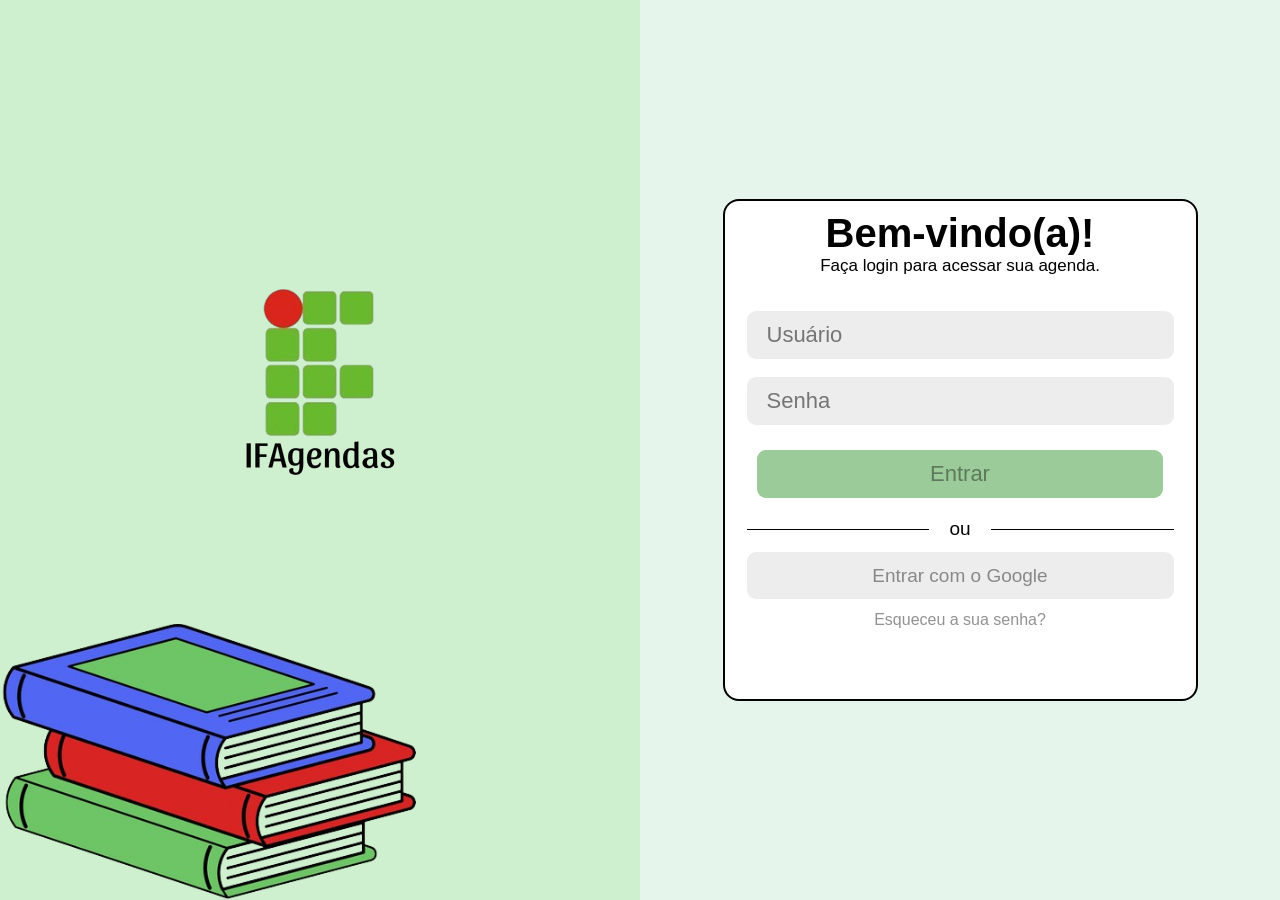
==== index.html @ 30a9ea05 "ok" ====
<!DOCTYPE html>
<html lang="pt-BR">

<head>
    <meta charset="UTF-8">
    <meta name="viewport" content="width=device-width, initial-scale=1.0">

    <title>ifAgendas - Login</title>

    <link rel="stylesheet" href="css/style.css">
</head>

<body>

    <main class="pagina-login">

        <!-- LADO ESQUERDO -->
        <section class="lado-esquerdo">

            <div class="logo">
                 <img src="img/ifsp.png" alt="ifsp" class="ifsp">
                

            </div>

            <img src="img/livros.png" alt="Livros" class="livros">

        </section>


        <!-- LADO DIREITO -->
        <section class="lado-direito">

            <div class="cartao-login">

                <h2>Bem-vindo(a)!</h2>

                <p>Faça login para acessar sua agenda.</p>

                <form id="formLogin">

                    <input
                        type="text"
                        id="usuario"
                        placeholder="Usuário"
                    >

                    <input
                        type="password"
                        id="senha"
                        placeholder="Senha"
                    >

                    <button type="submit">
                        Entrar
                    </button>

                </form>

                <div class="separador">
                    <span></span>
                    <p>ou</p>
                    <span></span>
                </div>

                <button type="button" id="entrarGoogle">
                    Entrar com o Google
                </button>

                <button type="button" id="esqueceuSenha">
                    Esqueceu a sua senha?
                </button>

                <p id="mensagemLogin"></p>

            </div>

        </section>

    </main>

    <script src="js/script.js"></script>

</body>
</html>
---- css/style.css ----
/* CONFIGURAÇÕES GERAIS */

* {
    margin: 0;
    padding: 0;
    box-sizing: border-box;
}

body {
    font-family: Arial, sans-serif;
    min-height: 100vh;
}

/* DIVISÃO DA PÁGINA */

.pagina-login {
    display: flex;
    min-height: 100vh;
}

/* LADO ESQUERDO */

.lado-esquerdo {
    width: 50%;
    min-height: 100vh;
    background-color: #cef0ce;
    display: flex;
    justify-content: center;
    align-items: center;
    position: relative;
}

/* LOGO */

.logo {
    position: absolute;
    top: 32%;
    text-align: center;
}

.logo h1 {
    font-family: Georgia, serif;
    font-size: 36px;
    color: black;
}

/* IMAGEM DOS LIVROS */

.livros {
    position: absolute;
    width: 65%;
    max-width: 470px;
    bottom: 0;
    left: 0;
}

/* LADO DIREITO */

.lado-direito {
    width: 50%;
    min-height: 100vh;
    background-color: #e5f5eb;
    display: flex;
    justify-content: center;
    align-items: center;
    padding: 25px;
}

/* CAIXA DE LOGIN */

.cartao-login {
    width: 100%;
    max-width: 475px;
    background-color: white;
    border: 2px solid black;
    border-radius: 16px;
    padding: 10px 22px 35px;
    text-align: center;
}

/* TÍTULO */

.cartao-login h2 {
    font-size: 40px;
    margin-bottom: 0;
    color: black;
}

/* SUBTÍTULO */

.cartao-login p {
    font-size: 17px;
    margin-bottom: 35px;
}

/* CAMPOS DE USUÁRIO E SENHA */

#formLogin input {
    width: 100%;
    height: 48px;
    margin-bottom: 18px;
    padding: 10px 20px;
    border: none;
    border-radius: 9px;
    background-color: #ededed;
    font-size: 22px;
    outline: none;
}

#formLogin input:focus {
    border: 1px solid #91c990;
}

/* BOTÃO ENTRAR */

#formLogin button {
    width: 95%;
    height: 48px;
    margin-top: 7px;
    border: none;
    border-radius: 9px;
    background-color: #9acb98;
    color: #5e795d;
    font-size: 22px;
    cursor: pointer;
}

#formLogin button:hover {
    background-color: #85b982;
}

/* DIVISÃO OU */

.separador {
    display: flex;
    align-items: center;
    gap: 20px;
    margin: 20px 0 12px;
}

.separador span {
    flex: 1;
    height: 1px;
    background-color: black;
}

.separador p {
    margin: 0;
    font-size: 19px;
}

/* BOTÃO GOOGLE */

#entrarGoogle {
    width: 100%;
    height: 47px;
    border: none;
    border-radius: 9px;
    background-color: #ededed;
    color: #888;
    font-size: 19px;
    cursor: pointer;
}

#entrarGoogle:hover {
    background-color: #dedede;
}

/* ESQUECEU A SENHA */

#esqueceuSenha {
    margin-top: 12px;
    border: none;
    background: none;
    color: #929292;
    font-size: 16px;
    cursor: pointer;
}

#esqueceuSenha:hover {
    text-decoration: underline;
}

/* MENSAGEM DO LOGIN */

#mensagemLogin {
    margin-top: 12px;
    font-size: 14px;
}

/* RESPONSIVIDADE */

@media (max-width: 800px) {

    .pagina-login {
        flex-direction: column;
    }

    .lado-esquerdo {
        width: 100%;
        min-height: 250px;
    }

    .lado-direito {
        width: 100%;
        min-height: 550px;
    }

    .logo {
        top: 25%;
    }

    .livros {
        width: 35%;
    }

    .cartao-login h2 {
        font-size: 30px;
    }
}
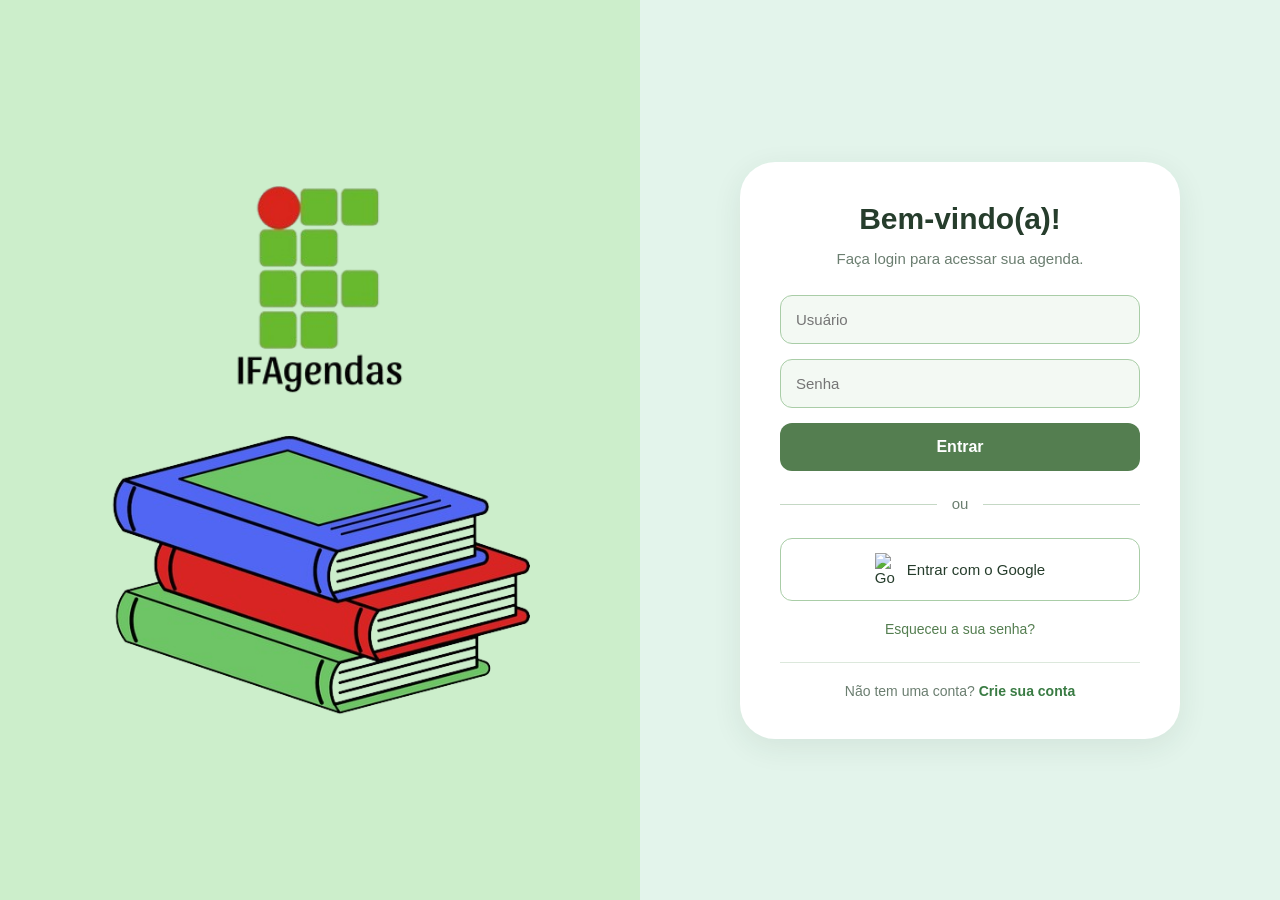
==== commit 1d4bcae6: "Update index.html" ====
--- a/index.html
+++ b/index.html
@@ -6,9 +6,317 @@
     <meta charset="UTF-8">
     <meta name="viewport" content="width=device-width, initial-scale=1.0">
 
-    <title>ifAgendas - Login</title>
-
-    <link rel="stylesheet" href="css/style.css">
+    <title>IFAgendas - Login</title>
+
+    <style>
+
+        /* CONFIGURAÇÕES GERAIS */
+
+        * {
+            margin: 0;
+            padding: 0;
+            box-sizing: border-box;
+        }
+
+        body {
+            font-family: Arial, sans-serif;
+            background-color: #e3f4eb;
+            color: #263d2c;
+        }
+
+        .pagina-login {
+            display: flex;
+            min-height: 100vh;
+        }
+
+        /* LADO ESQUERDO */
+
+        .lado-esquerdo {
+            width: 50%;
+            background-color: #cceecb;
+            display: flex;
+            flex-direction: column;
+            align-items: center;
+            justify-content: center;
+            padding: 40px;
+        }
+
+        .logo {
+            margin-bottom: 30px;
+        }
+
+        .ifsp {
+            width: 200px;
+            max-width: 100%;
+        }
+
+        .livros {
+            width: 420px;
+            max-width: 90%;
+        }
+
+        /* LADO DIREITO */
+
+        .lado-direito {
+            width: 50%;
+            display: flex;
+            align-items: center;
+            justify-content: center;
+            padding: 40px;
+        }
+
+        /* CARTÃO DE LOGIN */
+
+        .cartao-login {
+            width: 440px;
+            max-width: 100%;
+            background-color: white;
+            padding: 40px;
+            border-radius: 35px;
+            text-align: center;
+            box-shadow: 0 8px 30px #263d2c15;
+        }
+
+        h2 {
+            font-size: 30px;
+            margin-bottom: 12px;
+            color: #263d2c;
+        }
+
+        p {
+            font-size: 15px;
+            color: #6b7e70;
+            line-height: 1.5;
+            margin-bottom: 25px;
+        }
+
+        /* FORMULÁRIOS */
+
+        form {
+            display: flex;
+            flex-direction: column;
+            gap: 15px;
+        }
+
+        input {
+            width: 100%;
+            padding: 15px;
+            border: 1.5px solid #a9cda7;
+            border-radius: 12px;
+            background-color: #f3f9f3;
+            font-size: 15px;
+            outline: none;
+        }
+
+        input:focus {
+            border-color: #397b43;
+            background-color: white;
+        }
+
+        /* BOTÕES */
+
+        button, .botao {
+            display: block;
+            width: 100%;
+            padding: 15px;
+            border: none;
+            border-radius: 12px;
+            background-color: #547e50;
+            color: white;
+            font-size: 16px;
+            font-weight: bold;
+            text-decoration: none;
+            text-align: center;
+            cursor: pointer;
+            transition: 0.2s;
+        }
+
+        button:hover, .botao:hover {
+            background-color: #397b43;
+        }
+
+        /* SEPARADOR */
+
+        .separador {
+            display: flex;
+            align-items: center;
+            gap: 15px;
+            margin: 22px 0;
+        }
+
+        .separador span {
+            flex: 1;
+            height: 1px;
+            background-color: #c5d8c5;
+        }
+
+        .separador p {
+            margin: 0;
+        }
+
+        /* BOTÃO GOOGLE */
+
+        .google {
+            display: flex;
+            align-items: center;
+            justify-content: center;
+            gap: 12px;
+            width: 100%;
+            padding: 14px;
+            border: 1.5px solid #a9cda7;
+            border-radius: 12px;
+            background-color: white;
+            color: #263d2c;
+            text-decoration: none;
+            font-size: 15px;
+            transition: 0.2s;
+        }
+
+        .google:hover {
+            background-color: #e3f4eb;
+        }
+
+        .google img {
+            width: 20px;
+        }
+
+        /* LINKS */
+
+        .esqueceu-senha {
+            display: block;
+            margin-top: 20px;
+            color: #547e50;
+            text-decoration: none;
+            font-size: 14px;
+        }
+
+        .criar-conta {
+            margin-top: 25px;
+            padding-top: 20px;
+            border-top: 1px solid #dce8dc;
+            font-size: 14px;
+            color: #6b7e70;
+        }
+
+        .criar-conta a,
+        .voltar-login {
+            color: #397b43;
+            font-weight: bold;
+            text-decoration: none;
+        }
+
+        a:hover {
+            text-decoration: underline;
+        }
+
+        /* JANELAS SEM JAVASCRIPT */
+
+        .modal {
+            display: none;
+            position: fixed;
+            inset: 0;
+            background-color: rgba(38, 61, 44, 0.45);
+            backdrop-filter: blur(4px);
+            align-items: center;
+            justify-content: center;
+            padding: 20px;
+            z-index: 1000;
+        }
+
+        .modal:target {
+            display: flex;
+        }
+
+        .modal-conteudo {
+            width: 440px;
+            max-width: 100%;
+            max-height: 90vh;
+            overflow-y: auto;
+            background-color: white;
+            padding: 35px;
+            border-radius: 30px;
+            text-align: center;
+            position: relative;
+            box-shadow: 0 10px 40px #00000025;
+            animation: aparecer 0.3s ease;
+        }
+
+        @keyframes aparecer {
+            from {
+                opacity: 0;
+                transform: translateY(15px);
+            }
+
+            to {
+                opacity: 1;
+                transform: translateY(0);
+            }
+        }
+
+        /* FECHAR JANELA */
+
+        .fechar {
+            position: absolute;
+            top: 12px;
+            right: 18px;
+            color: #6b7e70;
+            font-size: 28px;
+            text-decoration: none;
+        }
+
+        .fechar:hover {
+            color: #263d2c;
+            text-decoration: none;
+        }
+
+        .voltar-login {
+            display: block;
+            margin-top: 20px;
+            font-size: 14px;
+        }
+
+        /* AVISOS */
+
+        .aviso {
+            background-color: #e3f4eb;
+            padding: 15px;
+            border-radius: 12px;
+            font-size: 14px;
+            color: #397b43;
+            margin-bottom: 20px;
+            line-height: 1.5;
+        }
+
+        /* RESPONSIVIDADE */
+
+        @media (max-width: 768px) {
+
+            .pagina-login {
+                flex-direction: column;
+            }
+
+            .lado-esquerdo,
+            .lado-direito {
+                width: 100%;
+                padding: 25px;
+            }
+
+            .ifsp {
+                width: 130px;
+            }
+
+            .livros {
+                width: 180px;
+            }
+
+            .cartao-login,
+            .modal-conteudo {
+                padding: 30px 25px;
+            }
+        }
+
+    </style>
+
 </head>
 
 <body>
@@ -16,20 +324,19 @@
     <main class="pagina-login">
 
         <!-- LADO ESQUERDO -->
+
         <section class="lado-esquerdo">
 
             <div class="logo">
-                 <img src="img/ifsp.png" alt="ifsp" class="ifsp">
-                
-
+                <img src="img/ifsp.png" alt="IFSP" class="ifsp">
             </div>
 
             <img src="img/livros.png" alt="Livros" class="livros">
 
         </section>
 
-
         <!-- LADO DIREITO -->
+
         <section class="lado-direito">
 
             <div class="cartao-login">
@@ -38,18 +345,22 @@
 
                 <p>Faça login para acessar sua agenda.</p>
 
-                <form id="formLogin">
+                <form id="formLogin" action="#avisoLogin">
 
                     <input
                         type="text"
                         id="usuario"
                         placeholder="Usuário"
+                        autocomplete="username"
+                        required
                     >
 
                     <input
                         type="password"
                         id="senha"
                         placeholder="Senha"
+                        autocomplete="current-password"
+                        required
                     >
 
                     <button type="submit">
@@ -64,23 +375,257 @@
                     <span></span>
                 </div>
 
-                <button type="button" id="entrarGoogle">
+                <!-- GOOGLE -->
+
+                <a href="#google" class="google">
+
+                    <img
+                        src="https://www.google.com/favicon.ico"
+                        alt="Google"
+                    >
+
                     Entrar com o Google
+
+                </a>
+
+                <!-- RECUPERAR SENHA -->
+
+                <a href="#recuperar" class="esqueceu-senha">
+                    Esqueceu a sua senha?
+                </a>
+
+                <!-- CRIAR CONTA -->
+
+                <div class="criar-conta">
+
+                    Não tem uma conta?
+
+                    <a href="#cadastro">
+                        Crie sua conta
+                    </a>
+
+                </div>
+
+            </div>
+
+        </section>
+
+    </main>
+
+
+    <!-- JANELA DE CADASTRO -->
+
+    <section class="modal" id="cadastro">
+
+        <div class="modal-conteudo">
+
+            <a href="#" class="fechar" aria-label="Fechar">
+                &times;
+            </a>
+
+            <h2>Crie sua conta</h2>
+
+            <p>Cadastre-se para organizar seus estudos!</p>
+
+            <form action="#avisoCadastro">
+
+                <input
+                    type="text"
+                    placeholder="Nome completo"
+                    required
+                >
+
+                <input
+                    type="text"
+                    placeholder="Nome de usuário"
+                    required
+                >
+
+                <input
+                    type="email"
+                    placeholder="E-mail"
+                    required
+                >
+
+                <input
+                    type="password"
+                    placeholder="Crie uma senha"
+                    minlength="8"
+                    autocomplete="new-password"
+                    required
+                >
+
+                <input
+                    type="password"
+                    placeholder="Confirme sua senha"
+                    minlength="8"
+                    autocomplete="new-password"
+                    required
+                >
+
+                <button type="submit">
+                    Criar conta
                 </button>
 
-                <button type="button" id="esqueceuSenha">
-                    Esqueceu a sua senha?
+            </form>
+
+            <a href="#" class="voltar-login">
+                Já possui uma conta? Fazer login
+            </a>
+
+        </div>
+
+    </section>
+
+
+    <!-- JANELA DE RECUPERAÇÃO DE SENHA -->
+
+    <section class="modal" id="recuperar">
+
+        <div class="modal-conteudo">
+
+            <a href="#" class="fechar" aria-label="Fechar">
+                &times;
+            </a>
+
+            <h2>Recuperar senha</h2>
+
+            <p>
+                Informe o e-mail cadastrado na sua conta
+                para recuperar sua senha.
+            </p>
+
+            <form action="#avisoRecuperacao">
+
+                <input
+                    type="email"
+                    placeholder="Digite seu e-mail"
+                    required
+                >
+
+                <button type="submit">
+                    Recuperar senha
                 </button>
 
-                <p id="mensagemLogin"></p>
-
+            </form>
+
+            <a href="#" class="voltar-login">
+                Voltar para o login
+            </a>
+
+        </div>
+
+    </section>
+
+
+    <!-- JANELA DO GOOGLE -->
+
+    <section class="modal" id="google">
+
+        <div class="modal-conteudo">
+
+            <a href="#" class="fechar" aria-label="Fechar">
+                &times;
+            </a>
+
+            <img
+                src="https://www.google.com/favicon.ico"
+                alt="Google"
+                width="45"
+                style="margin-bottom: 20px;"
+            >
+
+            <h2>Entrar com o Google</h2>
+
+            <p>
+                Acesse sua agenda utilizando sua conta Google.
+            </p>
+
+            <div class="aviso">
+                A autenticação com o Google ainda precisa
+                ser integrada ao IFAgendas.
             </div>
 
-        </section>
-
-    </main>
-
-    <script src="js/script.js"></script>
+            <a href="#" class="botao">
+                Voltar para o login
+            </a>
+
+        </div>
+
+    </section>
+
+
+    <!-- AVISO DE LOGIN -->
+
+    <section class="modal" id="avisoLogin">
+
+        <div class="modal-conteudo">
+
+            <a href="#" class="fechar">&times;</a>
+
+            <h2>Login</h2>
+
+            <div class="aviso">
+                A autenticação de usuários ainda precisa
+                ser conectada ao banco de dados.
+            </div>
+
+            <a href="#" class="botao">
+                Voltar
+            </a>
+
+        </div>
+
+    </section>
+
+
+    <!-- AVISO DE CADASTRO -->
+
+    <section class="modal" id="avisoCadastro">
+
+        <div class="modal-conteudo">
+
+            <a href="#" class="fechar">&times;</a>
+
+            <h2>Cadastro</h2>
+
+            <div class="aviso">
+                O cadastro ainda precisa ser integrado
+                ao banco de dados.
+            </div>
+
+            <a href="#cadastro" class="botao">
+                Voltar ao cadastro
+            </a>
+
+        </div>
+
+    </section>
+
+
+    <!-- AVISO DE RECUPERAÇÃO -->
+
+    <section class="modal" id="avisoRecuperacao">
+
+        <div class="modal-conteudo">
+
+            <a href="#" class="fechar">&times;</a>
+
+            <h2>Recuperação de senha</h2>
+
+            <div class="aviso">
+                O serviço de envio de e-mails ainda
+                precisa ser configurado.
+            </div>
+
+            <a href="#" class="botao">
+                Voltar para o login
+            </a>
+
+        </div>
+
+    </section>
 
 </body>
+
 </html>
